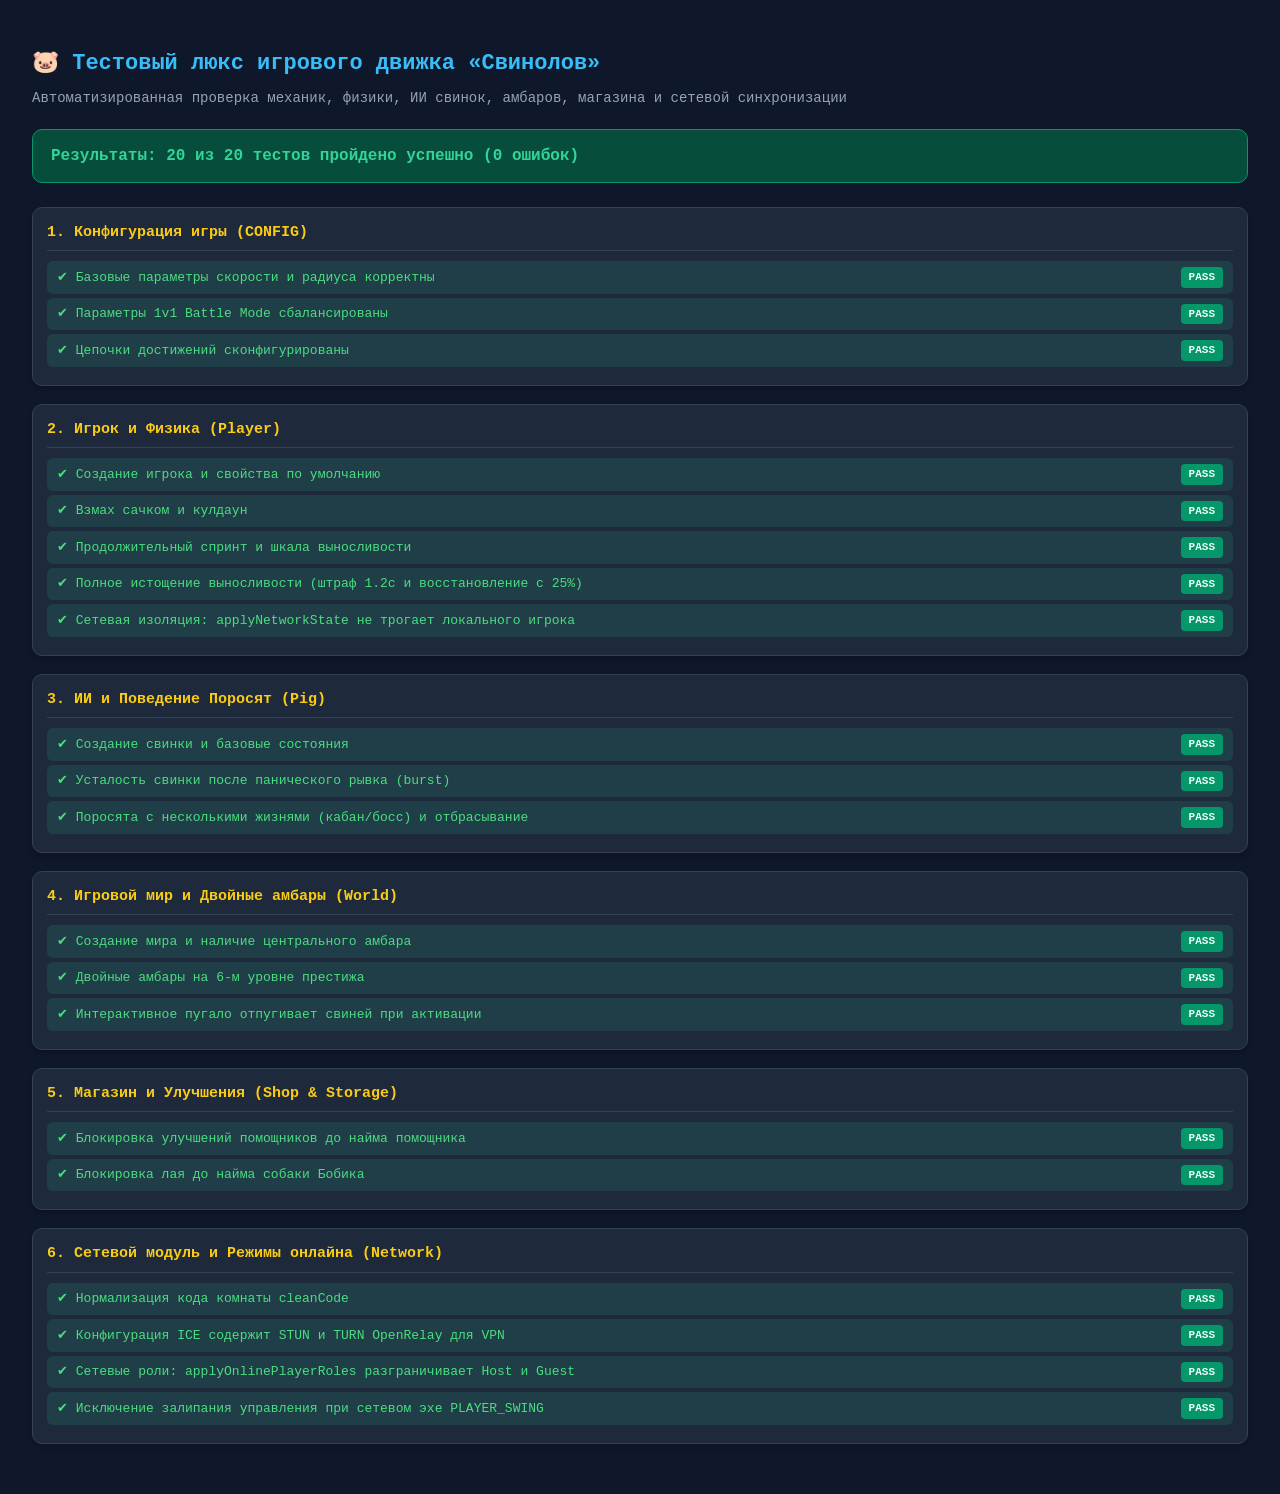
==== tests/game_tests.html @ dd740f1e "Release v2.5.2: fix false WebRTC browser check in PeerJS and add automated tests" ====
<!DOCTYPE html>
<html lang="ru">
<head>
    <meta charset="UTF-8">
    <title>Свинолов — Набор автоматических тестов</title>
    <style>
        body { font-family: -apple-system, BlinkMacSystemFont, "Segoe UI", Roboto, monospace; background: #0f172a; color: #f8fafc; padding: 24px; line-height: 1.5; }
        h1 { color: #38bdf8; font-size: 22px; margin-bottom: 8px; display: flex; align-items: center; gap: 10px; }
        .subtitle { color: #94a3b8; font-size: 14px; margin-bottom: 20px; }
        .summary { font-size: 16px; margin-bottom: 24px; padding: 14px 18px; border-radius: 10px; font-weight: bold; display: flex; justify-content: space-between; align-items: center; }
        .summary.passed { background: #064e3b; color: #34d399; border: 1px solid #059669; }
        .summary.failed { background: #7f1d1d; color: #f87171; border: 1px solid #dc2626; }
        .suite { margin-bottom: 18px; border: 1px solid #334155; border-radius: 10px; padding: 14px; background: #1e293b; box-shadow: 0 4px 6px -1px rgba(0,0,0,0.2); }
        .suite-title { color: #facc15; font-weight: bold; margin-bottom: 10px; font-size: 15px; border-bottom: 1px solid #334155; padding-bottom: 6px; }
        .test-case { padding: 6px 10px; margin: 4px 0; border-radius: 6px; font-size: 13px; display: flex; justify-content: space-between; align-items: center; }
        .test-case.pass { background: rgba(52, 211, 153, 0.12); color: #4ade80; }
        .test-case.fail { background: rgba(248, 113, 113, 0.18); color: #f87171; font-weight: bold; }
        .log { margin-top: 4px; font-size: 12px; color: #fca5a5; font-family: monospace; background: rgba(0,0,0,0.3); padding: 4px 8px; border-radius: 4px; }
        .badge { padding: 2px 8px; border-radius: 4px; font-weight: bold; font-size: 11px; }
        .badge.pass { background: #059669; color: #ecfdf5; }
        .badge.fail { background: #dc2626; color: #fef2f2; }
    </style>
</head>
<body>
    <h1>🐷 Тестовый люкс игрового движка «Свинолов»</h1>
    <div class="subtitle">Автоматизированная проверка механик, физики, ИИ свинок, амбаров, магазина и сетевой синхронизации</div>
    <div id="test-summary" class="summary">Выполнение тестов...</div>
    <div id="test-output"></div>
    <canvas id="game-canvas" width="960" height="600" style="display:none;"></canvas>

    <!-- Подключение игровых скриптов -->
    <script src="../js/config.js"></script>
    <script src="../js/storage.js"></script>
    <script src="../js/audio.js"></script>
    <script src="../js/fx.js"></script>
    <script src="../js/world.js"></script>
    <script src="../js/pig.js"></script>
    <script src="../js/player.js"></script>
    <script src="../js/helper.js"></script>
    <script src="../js/peerjs.min.js"></script>
    <script src="../js/network.js"></script>
    <script src="../js/shop.js"></script>
    <script src="../js/ui.js"></script>
    <script src="../js/game.js"></script>

    <script>
    (function() {
        const results = [];
        let currentSuite = '';

        function suite(name, fn) {
            currentSuite = name;
            try { fn(); }
            catch (e) {
                test('Фатальная ошибка сьюта', () => { throw e; });
            }
        }

        function test(name, fn) {
            try {
                fn();
                results.push({ suite: currentSuite, name, pass: true });
            } catch (err) {
                results.push({ suite: currentSuite, name, pass: false, error: err.message || String(err) });
            }
        }

        function assert(cond, msg) {
            if (!cond) throw new Error(msg || 'Assertion failed');
        }

        function assertEqual(actual, expected, msg) {
            if (actual !== expected) {
                throw new Error(`${msg || 'Equality failed'}: actual (${actual}) !== expected (${expected})`);
            }
        }

        function assertClose(actual, expected, delta = 0.05, msg) {
            if (Math.abs(actual - expected) > delta) {
                throw new Error(`${msg || 'Close failed'}: actual (${actual}) not close to expected (${expected}) within ${delta}`);
            }
        }

        // Общий макет игрового мира для тестов механик
        const mockWorld = {
            w: 1500,
            h: 1050,
            margin: 36,
            resolve: () => {},
            inMud: () => false,
            isFree: () => true,
            isOnBridge: () => false,
            door: { x: 750, y: 150 }
        };

        // =========================================================================
        // СЬЮТ 1: Конфигурация и Баланс (CONFIG)
        // =========================================================================
        suite('1. Конфигурация игры (CONFIG)', () => {
            test('Базовые параметры скорости и радиуса корректны', () => {
                assert(CONFIG.PLAYER_SPEED > 200, 'Скорость игрока должна быть > 200');
                assert(CONFIG.CATCH_RADIUS >= 60, 'Радиус сачка должен быть >= 60');
                assert(CONFIG.SWING_COOLDOWN > 0.2 && CONFIG.SWING_COOLDOWN < 1.0, 'Кулдаун сачка в разумных пределах');
                assert(CONFIG.DASH_COOLDOWN >= 1.5, 'Кулдаун рывка >= 1.5с');
                assert(CONFIG.SWING_MISS_FACTOR < 1.0, 'Промах перезаряжается быстрее удара');
            });

            test('Параметры 1v1 Battle Mode сбалансированы', () => {
                assertEqual(CONFIG.BATTLE_DURATION, 60, 'Длительность битвы ровно 60 сек');
                assertEqual(CONFIG.BATTLE_PIG_TARGET, 8, 'Плотность поросят в битве = 8');
                assertEqual(CONFIG.BATTLE_WIN_REWARD, 25, 'Награда за победу = 25');
                assertEqual(CONFIG.BATTLE_DRAW_REWARD, 10, 'Награда за ничью = 10');
            });

            test('Цепочки достижений сконфигурированы', () => {
                assert(Array.isArray(ACHIEVEMENT_CHAINS), 'ACHIEVEMENT_CHAINS массив');
                assert(ACHIEVEMENT_CHAINS.length >= 8, 'Не менее 8 цепочек достижений');
                for (const ach of ACHIEVEMENT_CHAINS) {
                    assert(ach.id && ach.name, 'Достижение имеет id и name');
                    assert(Array.isArray(ach.tiers) && ach.tiers.length > 0, 'Цепочка имеет степени');
                }
            });
        });

        // =========================================================================
        // СЬЮТ 2: Механики Персонажа (Player)
        // =========================================================================
        suite('2. Игрок и Физика (Player)', () => {
            test('Создание игрока и свойства по умолчанию', () => {
                const p = new Player(400, 300, 1);
                assertEqual(p.x, 400);
                assertEqual(p.y, 300);
                assertEqual(p.id, 1);
                assertEqual(p.stun, 0);
                assertEqual(p.cd, 0);
                assert(p.canSwing(), 'Игрок может делать взмах сачком на старте');
            });

            test('Взмах сачком и кулдаун', () => {
                const p = new Player(100, 100, 1);
                p.swing(true); // промах
                assert(p.cd > 0, 'Кулдаун сачка активен');
                assert(!p.canSwing(), 'Нельзя повторно взмахнуть сачком во время кулдауна');
                assertClose(p.cd, p.swingCd * CONFIG.SWING_MISS_FACTOR, 0.05);

                // Обновление таймера кулдауна
                p.update(p.cd + 0.05, { world: mockWorld }, 0, 0);
                assert(p.canSwing(), 'После истечения кулдауна взмах снова доступен');
            });

            test('Продолжительный спринт и шкала выносливости', () => {
                const p = new Player(100, 100, 1);
                assertEqual(p.sprintT, 3.0, 'Начальный запас сил = 3.0с');
                assert(!p.isExhausted, 'Не истощен на старте');

                // Симуляция зажатия спринта на 1 секунду
                p.isSprintPressed = () => true;
                p.update(1.0, { world: mockWorld }, 1, 0);
                assert(p.isSprinting, 'Персонаж в режиме спринта');
                assertClose(p.sprintT, 2.0, 0.15, 'Осталось ~2.0с выносливости');

                // Отпускаем спринт: выносливость восстанавливается
                p.isSprintPressed = () => false;
                p.update(0.5, { world: mockWorld }, 0, 0);
                assert(!p.isSprinting, 'Спринт выключен');
                assert(p.sprintT > 2.0, 'Выносливость восстанавливается');
            });

            test('Полное истощение выносливости (штраф 1.2с и восстановление с 25%)', () => {
                const p = new Player(100, 100, 1);
                p.isSprintPressed = () => true;
                // Тратим все 3 секунды
                p.update(3.2, { world: mockWorld }, 1, 0);
                assertEqual(p.sprintT, 0, 'Выносливость на нуле');
                assert(p.isExhausted, 'Флаг истощения isExhausted активирован');
                assert(!p.isSprinting, 'Спринт выключен из-за усталости');

                // Во время штрафной задержки восстанавливаться не должно
                p.isSprintPressed = () => false;
                p.update(0.5, { world: mockWorld }, 0, 0);
                assertEqual(p.sprintT, 0, 'Во время штрафной задержки выносливость 0');

                // После штрафной задержки (1.2с) начинается регенерация, и при достижении 25% истощение снимается
                p.update(2.5, { world: mockWorld }, 0, 0);
                assert(!p.isExhausted, 'Истощение снято после достаточного отдыха (>=25%)');
                assert(p.sprintT > 0, 'Выносливость восполнилась');
            });

            test('Сетевая изоляция: applyNetworkState не трогает локального игрока', () => {
                const p = new Player(100, 100, 1);
                p.isLocal = true;
                p.isRemote = false;
                p.cd = 0;
                p.targetX = 100;
                p.targetY = 100;

                // Попытка применить сетевой снимок от напарника к локальному игроку
                p.applyNetworkState({ x: 999, y: 999, swingT: 0.18, stun: 1.0 });
                assertEqual(p.x, 100, 'Координата локального игрока защищена от перезаписи');
                assertEqual(p.cd, 0, 'Кулдаун локального игрока не сброшен чужим пакетом');
                assertEqual(p.stun, 0, 'Локальный игрок не застанен чужим пакетом');

                // А для удаленного игрока (isRemote = true) состояние применяется штатно
                const remoteP = new Player(100, 100, 2);
                remoteP.isLocal = false;
                remoteP.isRemote = true;
                remoteP.applyNetworkState({ x: 500, y: 400, stun: 0.5 });
                assertEqual(remoteP.targetX, 500, 'targetX обновлен для удаленного игрока');
                assertEqual(remoteP.stun, 0.5, 'Стан применен для удаленного игрока');
            });
        });

        // =========================================================================
        // СЬЮТ 3: Поведение Поросят (Pig)
        // =========================================================================
        suite('3. ИИ и Поведение Поросят (Pig)', () => {
            test('Создание свинки и базовые состояния', () => {
                const pig = new Pig('pink', 200, 200, 1);
                assertEqual(pig.type, 'pink');
                assertEqual(pig.state, 'wander');
                assert(pig.hp >= 1, 'HP свинки >= 1');
                assert(pig.active, 'Свинья активна');
                assert(!pig.inBarn, 'Свинья на поле, не в амбаре');
            });

            test('Усталость свинки после панического рывка (burst)', () => {
                const pig = new Pig('runner', 200, 200, 1);
                // Запуск спринтерского рывка
                pig.startBurst(0, 0.8, mockWorld);
                assertEqual(pig.state, 'burst');
                assert(pig.stateT > 0, 'Время рывка активно');

                // Завершение рывка и включение фазы истощения
                pig.sprintBurstT = 0;
                pig.fatigueT = 3.0; // Фаза усталости
                assert(pig.fatigueT > 0, 'Таймер усталости активен');
            });

            test('Поросята с несколькими жизнями (кабан/босс) и отбрасывание', () => {
                const big = new Pig('big', 300, 300, 10);
                assert(big.hp > 1, 'Кабан имеет несколько жизней');
                assertEqual(big.state, 'wander');

                // Нанесение удара сачком
                big.hp -= 1;
                big.knock(250, 300, 300);
                assert(big.kx !== 0 || big.ky !== 0, 'Отбрасывание от сачка (kx, ky)');
            });
        });

        // =========================================================================
        // СЬЮТ 4: Игровой Мир и Амбары (World)
        // =========================================================================
        suite('4. Игровой мир и Двойные амбары (World)', () => {
            test('Создание мира и наличие центрального амбара', () => {
                const w = new World(0, 0, 'solo');
                assert(w.door, 'У амбара есть координаты ворот door');
                assert(w.w >= 800, 'Ширина поля >= 800');
                assert(w.h >= 500, 'Высота поля >= 500');
            });

            test('Двойные амбары на 6-м уровне престижа', () => {
                const w = new World(0, 0, 'solo', 0, 6, true);
                assert(w.hasDualBarns, 'Режим двойных амбаров активирован');
                assert(w.doors.length === 2, 'В мире ровно 2 двери амбаров');
                assert(w.northDoor && w.southDoor, 'Присутствуют северные и южные ворота');
                assert(w.northDoor.y < w.southDoor.y, 'Северный амбар выше южного по координате Y');
            });

            test('Интерактивное пугало отпугивает свиней при активации', () => {
                const w = new World(0, 0, 'coop');
                const scarecrow = w.interactives.find(it => it.type === 'scarecrow');
                assert(scarecrow, 'Пугало присутствует на карте мира');

                const pig = new Pig('pink', scarecrow.x + 30, scarecrow.y, 1);
                const fakeGame = { pigs: [pig], fx: { dust: () => {} }, sfx: { combo: () => {} } };

                w.triggerInteractive(scarecrow.x, scarecrow.y, 40, fakeGame);
                assert(scarecrow.wobble > 0, 'Пугало качается после взаимодействия');
                assert(pig.scared > 0, 'Ближайшая свинья испугалась пугала');
            });
        });

        // =========================================================================
        // СЬЮТ 5: Магазин и Прогресс (Shop & Storage)
        // =========================================================================
        suite('5. Магазин и Улучшения (Shop & Storage)', () => {
            test('Блокировка улучшений помощников до найма помощника', () => {
                const s = new StorageManager();
                s.data = { coins: 500, day: 20, prestige: 0, upgrades: { helper1: 0, helper_speed: 0 } };

                // Проверка правила: helper_speed требует helper1 >= 1
                const speedDef = UPGRADES.helper_speed;
                const canBuyBefore = (s.data.upgrades.helper1 || 0) > 0;
                assert(!canBuyBefore, 'Улучшение скорости напарников заблокировано, пока не куплен напарник');

                // Нанимаем помощника
                s.data.upgrades.helper1 = 1;
                const canBuyAfter = (s.data.upgrades.helper1 || 0) > 0;
                assert(canBuyAfter, 'После найма напарника улучшение helper_speed разблокировано');
            });

            test('Блокировка лая до найма собаки Бобика', () => {
                const s = new StorageManager();
                s.data = { coins: 500, day: 20, prestige: 0, upgrades: { dog: 0, dog_bark: 0 } };

                const dogUnlockedBefore = (s.data.upgrades.dog || 0) > 0;
                assert(!dogUnlockedBefore, 'Лай заблокирован до покупки собаки');

                s.data.upgrades.dog = 1;
                const dogUnlockedAfter = (s.data.upgrades.dog || 0) > 0;
                assert(dogUnlockedAfter, 'Лай разблокирован после найма собаки');
            });
        });

        // =========================================================================
        // СЬЮТ 6: Сетевой модуль и Онлайн-битва (Network & Battle)
        // =========================================================================
        suite('6. Сетевой модуль и Режимы онлайна (Network)', () => {
            test('Нормализация кода комнаты cleanCode', () => {
                assertEqual(NetworkManager.cleanCode('58391'), '58391');
                assertEqual(NetworkManager.cleanCode('PIG-58391'), '58391');
                assertEqual(NetworkManager.cleanCode('pig-12345'), '12345');
                assertEqual(NetworkManager.cleanCode('SVIN-99999'), '99999');
                assertEqual(NetworkManager.cleanCode('  svin 77712  '), '77712');
            });

            test('Конфигурация ICE содержит STUN и TURN OpenRelay для VPN', () => {
                assert(Array.isArray(ICE_SERVERS), 'ICE_SERVERS определен');
                const hasStun = ICE_SERVERS.some(s => Array.isArray(s.urls) ? s.urls.some(u => u.startsWith('stun:')) : s.urls.startsWith('stun:'));
                const hasTurn = ICE_SERVERS.some(s => Array.isArray(s.urls) ? s.urls.some(u => u.startsWith('turn:')) : s.urls.startsWith('turn:'));
                assert(hasStun, 'Присутствуют STUN серверы Google/Cloudflare');
                assert(hasTurn, 'Присутствуют защищенные TURN серверы OpenRelay для обхода VPN');
                assertEqual(PEER_CONFIG.config.iceCandidatePoolSize, 10, 'Пул кандидатов pre-pooled = 10 для мгновенного коннекта');
            });

            test('Сетевые роли: applyOnlinePlayerRoles разграничивает Host и Guest', () => {
                const fakeGame = {
                    player: new Player(400, 300, 1),
                    player2: new Player(500, 300, 2),
                    isOnline: true,
                    netRole: 'host',
                    applyOnlinePlayerRoles: Game.prototype.applyOnlinePlayerRoles
                };

                // Для Хоста: P1 локальный, P2 удаленный
                fakeGame.netRole = 'host';
                fakeGame.applyOnlinePlayerRoles();
                assert(fakeGame.player.isLocal && !fakeGame.player.isRemote, 'Хост управляет P1 локально');
                assert(!fakeGame.player2.isLocal && fakeGame.player2.isRemote, 'P2 для Хоста является удаленным');

                // Для Гостя: P1 удаленный, P2 локальный
                fakeGame.netRole = 'guest';
                fakeGame.applyOnlinePlayerRoles();
                assert(!fakeGame.player.isLocal && fakeGame.player.isRemote, 'P1 для Гостя является удаленным Хостом');
                assert(fakeGame.player2.isLocal && !fakeGame.player2.isRemote, 'Гость управляет P2 локально');
            });

            test('Исключение залипания управления при сетевом эхе PLAYER_SWING', () => {
                const fakeGame = {
                    player: new Player(400, 300, 1),
                    player2: new Player(500, 300, 2),
                    isOnline: true,
                    netRole: 'guest',
                    sfx: { swing: () => {} },
                    receiveNetEvent: Game.prototype.receiveNetEvent,
                    applyOnlinePlayerRoles: Game.prototype.applyOnlinePlayerRoles
                };
                fakeGame.applyOnlinePlayerRoles();

                // Игрок 2 (Гость) локальный
                const p2 = fakeGame.player2;
                p2.cd = 0;
                assert(p2.canSwing(), 'Гость готов взмахнуть сачком');

                // При получении сетевого события PLAYER_SWING для своего же p=2 эхо отсекается
                const preCd = p2.cd;
                fakeGame.receiveNetEvent('PLAYER_SWING', { p: 2, miss: false });
                assertEqual(p2.cd, preCd, 'Входящее сетевое эхо не сбивает локальный кулдаун игрока');
            });
        });

        // =========================================================================
        // РЕНДЕР РЕЗУЛЬТАТОВ ТЕСТОВ
        // =========================================================================
        const total = results.length;
        const passed = results.filter(r => r.pass).length;
        const failed = total - passed;

        const summaryEl = document.getElementById('test-summary');
        summaryEl.textContent = `Результаты: ${passed} из ${total} тестов пройдено успешно (${failed} ошибок)`;
        summaryEl.className = 'summary ' + (failed === 0 ? 'passed' : 'failed');

        const outputEl = document.getElementById('test-output');
        const suitesMap = new Map();

        for (const r of results) {
            if (!suitesMap.has(r.suite)) suitesMap.set(r.suite, []);
            suitesMap.get(r.suite).push(r);
        }

        for (const [suiteName, tests] of suitesMap) {
            const suiteDiv = document.createElement('div');
            suiteDiv.className = 'suite';
            const title = document.createElement('div');
            title.className = 'suite-title';
            title.textContent = suiteName;
            suiteDiv.appendChild(title);

            for (const t of tests) {
                const item = document.createElement('div');
                item.className = 'test-case ' + (t.pass ? 'pass' : 'fail');
                item.innerHTML = `<span>${t.pass ? '✔' : '✖'} ${t.name}</span><span class="badge ${t.pass ? 'pass' : 'fail'}">${t.pass ? 'PASS' : 'FAIL'}</span>`;
                if (!t.pass && t.error) {
                    const err = document.createElement('div');
                    err.className = 'log';
                    err.textContent = `Ошибка: ${t.error}`;
                    item.appendChild(err);
                }
                suiteDiv.appendChild(item);
            }
            outputEl.appendChild(suiteDiv);
        }

        console.log(`[TEST_RUNNER_SUMMARY] TOTAL=${total} PASSED=${passed} FAILED=${failed}`);
        window.__TEST_RESULTS__ = { total, passed, failed, results };
    })();
    </script>
</body>
</html>
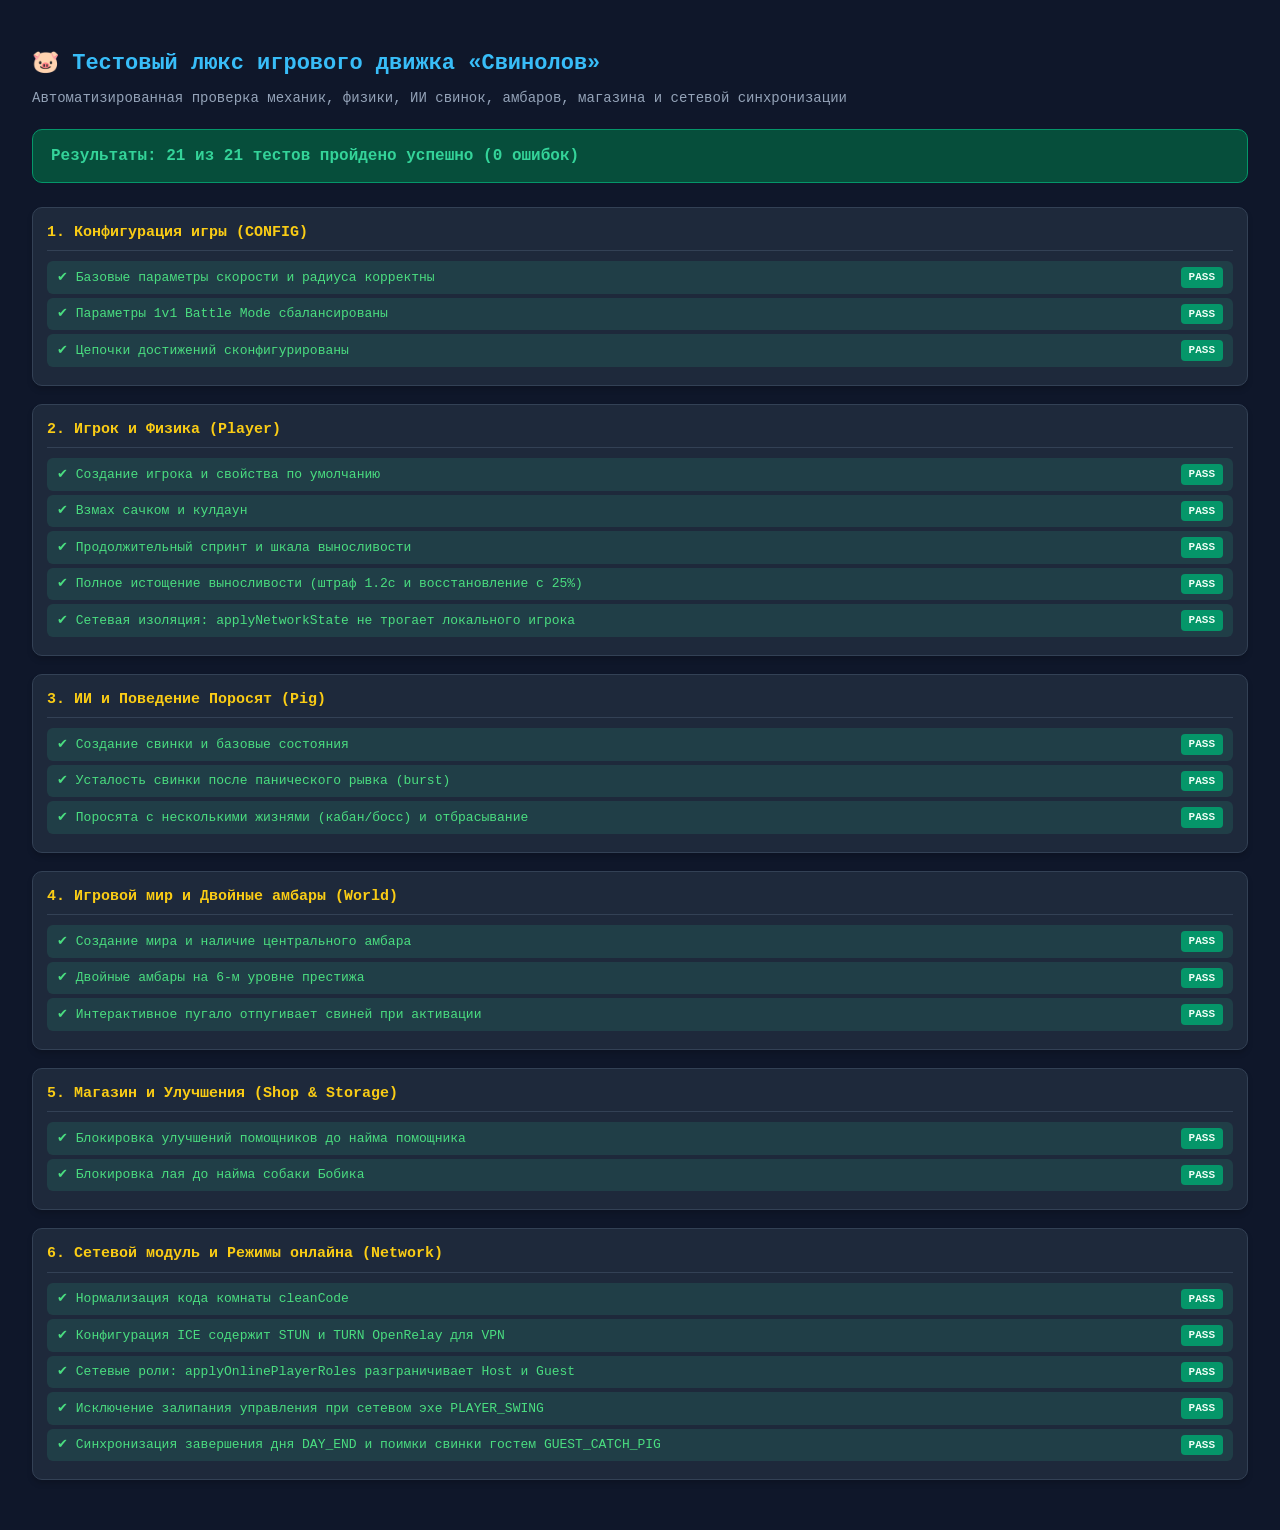
==== commit 22010edb: "Release v2.5.3: fix co-op day end desynchronization and guest pig catch sync" ====
--- a/tests/game_tests.html
+++ b/tests/game_tests.html
@@ -378,6 +378,47 @@
                 fakeGame.receiveNetEvent('PLAYER_SWING', { p: 2, miss: false });
                 assertEqual(p2.cd, preCd, 'Входящее сетевое эхо не сбивает локальный кулдаун игрока');
             });
+
+            test('Синхронизация завершения дня DAY_END и поимки свинки гостем GUEST_CATCH_PIG', () => {
+                let coopResultShown = false;
+                const fakeGame = {
+                    day: 1,
+                    state: 'play',
+                    paused: false,
+                    dayCaught: 4,
+                    total: 5,
+                    dayCaughtP1: 2,
+                    dayCaughtP2: 2,
+                    dayCoinsP1: 20,
+                    dayCoinsP2: 20,
+                    dayCoins: 40,
+                    coopCatchCombo: 2,
+                    netRole: 'guest',
+                    isOnline: true,
+                    sfx: { tempoMul: 1 },
+                    ui: {
+                        showCoopResult: () => { coopResultShown = true; }
+                    },
+                    receiveNetEvent: Game.prototype.receiveNetEvent
+                };
+
+                // При получении DAY_END от Хоста состояние меняется на result, игра встает на паузу и открывает окно
+                fakeGame.receiveNetEvent('DAY_END', {
+                    day: 1,
+                    dayCaught: 5,
+                    total: 5,
+                    dayCaughtP1: 2,
+                    dayCaughtP2: 3,
+                    dayCoins: 50,
+                    coopCatchCombo: 3,
+                    resultData: { day: 1, stars: 3 }
+                });
+
+                assertEqual(fakeGame.state, 'result', 'Состояние игры синхронизировано в result');
+                assert(fakeGame.paused, 'Игра приостановлена');
+                assertEqual(fakeGame.dayCaught, 5, 'dayCaught обновлен');
+                assert(coopResultShown, 'Окно результатов дня показано гостю синхронно с хостом');
+            });
         });
 
         // =========================================================================
